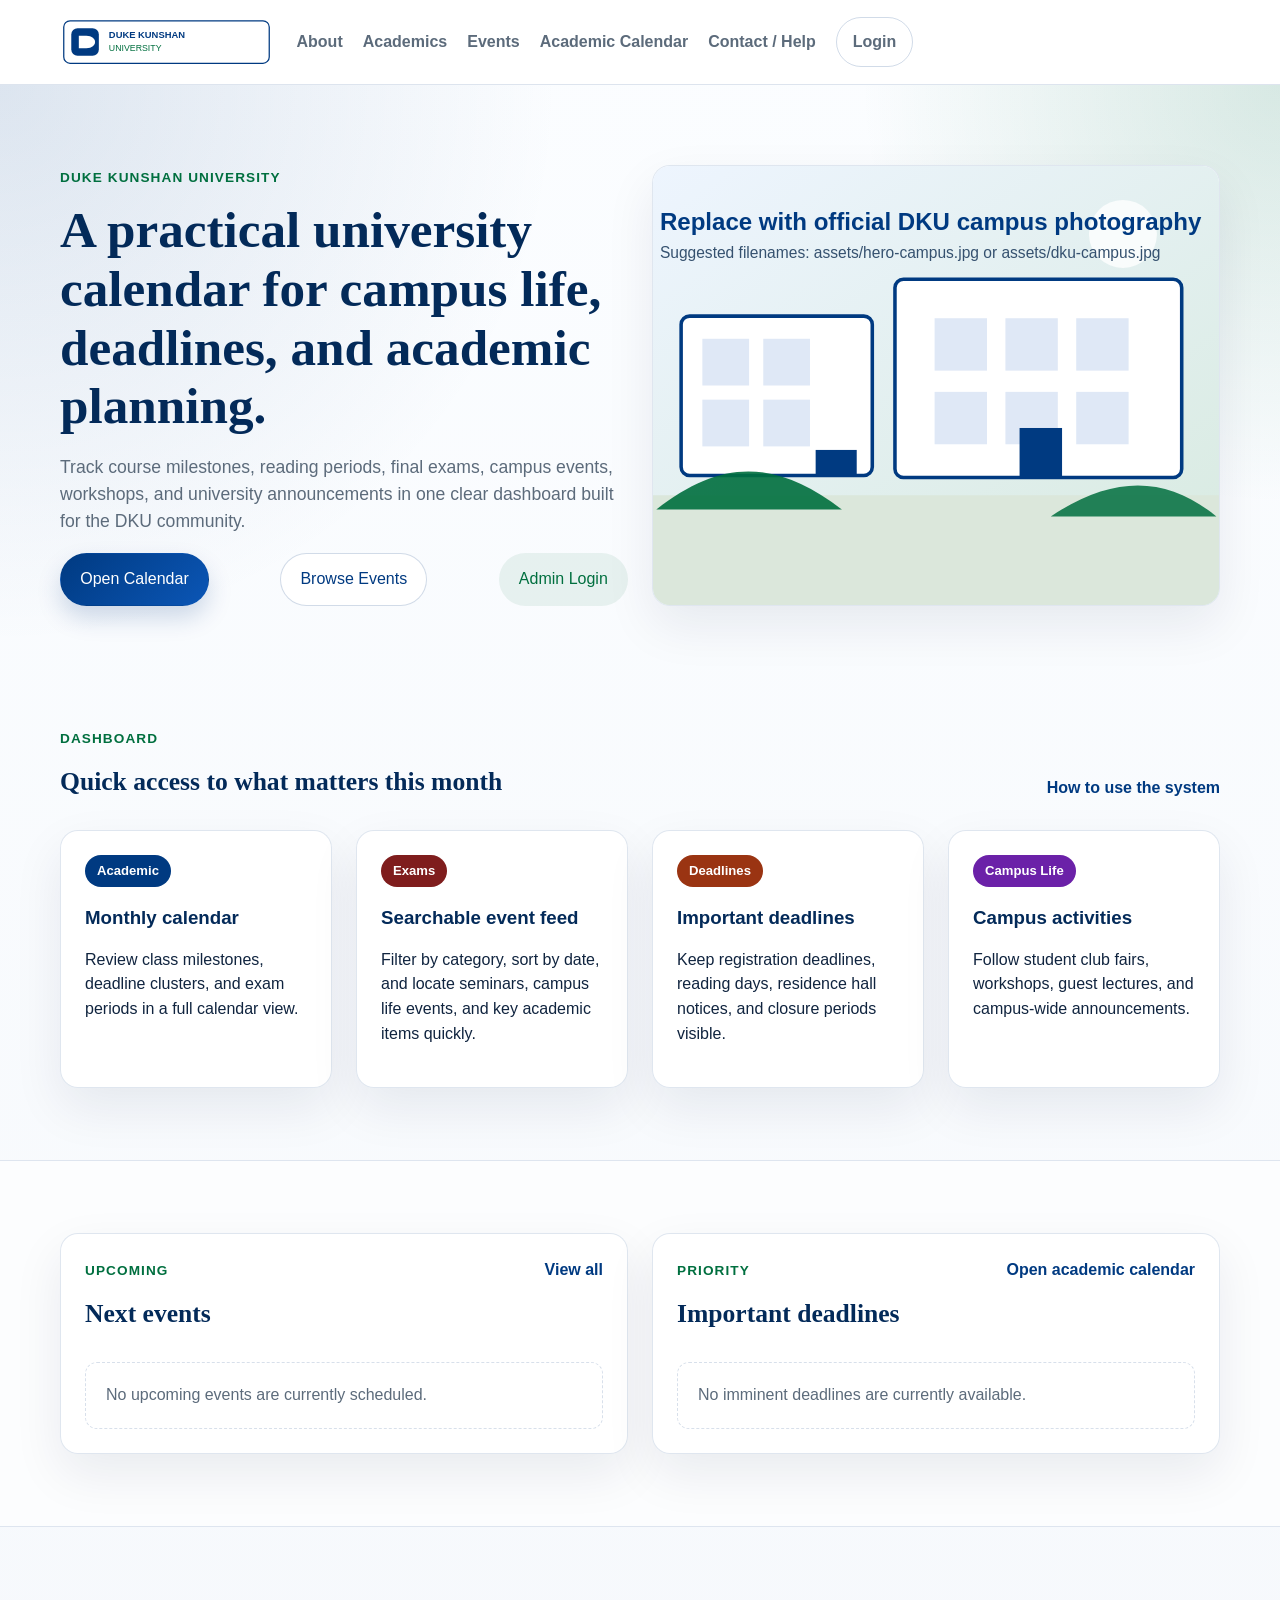
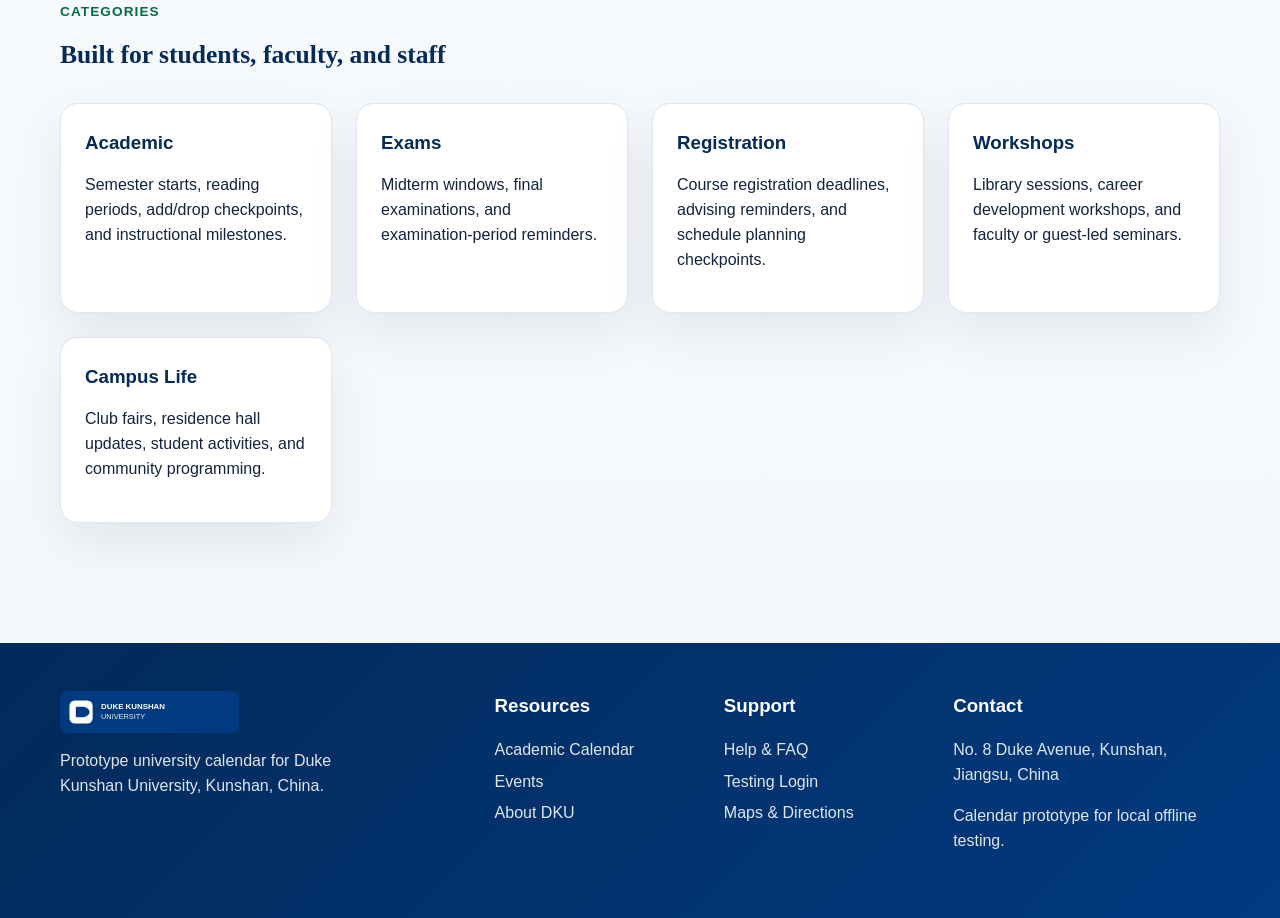
==== index.html @ 9af71428 "Initial Commit" ====
<!DOCTYPE html>
<html lang="en">
<head>
  <meta charset="UTF-8">
  <meta name="viewport" content="width=device-width, initial-scale=1.0">
  <meta name="description" content="Duke Kunshan University calendar dashboard for students, faculty, and staff.">
  <title>DKU Calendar | Home</title>
  <link rel="stylesheet" href="css/style.css">
</head>
<body data-page="home">
  <header class="site-header">
    <div class="container">
      <a class="brand" href="index.html" aria-label="Duke Kunshan University Calendar home">
        <img
          class="brand-logo brand-logo--light"
          src="assets/dku-logo-placeholder.svg"
          alt="Duke Kunshan University"
          data-asset-candidates="assets/dku-logo.svg,assets/dku-logo.png,assets/dku-logo-placeholder.svg,dku-logo.svg,dku-logo.png,logo.svg,logo.png"
        >
      </a>
      <button class="nav-toggle" type="button" aria-expanded="false" aria-controls="primary-nav">Menu</button>
      <nav id="primary-nav" class="site-nav">
        <a href="about.html">About</a>
        <a href="calendar.html">Academics</a>
        <a href="events.html">Events</a>
        <a href="calendar.html">Academic Calendar</a>
        <a href="help.html">Contact / Help</a>
        <a class="nav-login" href="login.html">Login</a>
      </nav>
    </div>
  </header>

  <main>
    <section class="hero hero--split">
      <div class="container hero-grid">
        <div class="hero-copy">
          <p class="eyebrow">Duke Kunshan University</p>
          <h1>A practical university calendar for campus life, deadlines, and academic planning.</h1>
          <p class="hero-text">
            Track course milestones, reading periods, final exams, campus events, workshops, and university announcements in one clear dashboard built for the DKU community.
          </p>
          <div class="hero-actions">
            <a class="button button-primary" href="calendar.html">Open Calendar</a>
            <a class="button button-secondary" href="events.html">Browse Events</a>
            <a class="button button-tertiary" href="login.html">Admin Login</a>
          </div>
        </div>
        <div class="hero-media card">
          <img
            src="assets/hero-campus-placeholder.svg"
            alt="Duke Kunshan University campus illustration"
            data-asset-candidates="assets/hero-campus.jpg,assets/hero-campus.png,assets/dku-campus.jpg,assets/dku-campus.png,hero-campus.jpg,hero-campus.png,dku-campus.jpg,dku-campus.png,assets/hero-campus-placeholder.svg"
          >
        </div>
      </div>
    </section>

    <section class="section">
      <div class="container">
        <div class="section-heading">
          <div>
            <p class="eyebrow">Dashboard</p>
            <h2>Quick access to what matters this month</h2>
          </div>
          <a class="text-link" href="help.html">How to use the system</a>
        </div>
        <div class="dashboard-grid">
          <a class="feature-card" href="calendar.html">
            <span class="feature-card__tag feature-card__tag--academic">Academic</span>
            <h3>Monthly calendar</h3>
            <p>Review class milestones, deadline clusters, and exam periods in a full calendar view.</p>
          </a>
          <a class="feature-card" href="events.html">
            <span class="feature-card__tag feature-card__tag--exams">Exams</span>
            <h3>Searchable event feed</h3>
            <p>Filter by category, sort by date, and locate seminars, campus life events, and key academic items quickly.</p>
          </a>
          <a class="feature-card" href="calendar.html">
            <span class="feature-card__tag feature-card__tag--deadline">Deadlines</span>
            <h3>Important deadlines</h3>
            <p>Keep registration deadlines, reading days, residence hall notices, and closure periods visible.</p>
          </a>
          <a class="feature-card" href="events.html">
            <span class="feature-card__tag feature-card__tag--campus">Campus Life</span>
            <h3>Campus activities</h3>
            <p>Follow student club fairs, workshops, guest lectures, and campus-wide announcements.</p>
          </a>
        </div>
      </div>
    </section>

    <section class="section section-muted">
      <div class="container content-grid">
        <div class="panel">
          <div class="section-heading section-heading--compact">
            <div>
              <p class="eyebrow">Upcoming</p>
              <h2>Next events</h2>
            </div>
            <a class="text-link" href="events.html">View all</a>
          </div>
          <div id="homepage-upcoming" class="stack-list" aria-live="polite"></div>
        </div>

        <div class="panel">
          <div class="section-heading section-heading--compact">
            <div>
              <p class="eyebrow">Priority</p>
              <h2>Important deadlines</h2>
            </div>
            <a class="text-link" href="calendar.html">Open academic calendar</a>
          </div>
          <div id="homepage-deadlines" class="stack-list" aria-live="polite"></div>
        </div>
      </div>
    </section>

    <section class="section">
      <div class="container">
        <div class="section-heading">
          <div>
            <p class="eyebrow">Categories</p>
            <h2>Built for students, faculty, and staff</h2>
          </div>
        </div>
        <div class="category-grid">
          <article class="category-card">
            <h3>Academic</h3>
            <p>Semester starts, reading periods, add/drop checkpoints, and instructional milestones.</p>
          </article>
          <article class="category-card">
            <h3>Exams</h3>
            <p>Midterm windows, final examinations, and examination-period reminders.</p>
          </article>
          <article class="category-card">
            <h3>Registration</h3>
            <p>Course registration deadlines, advising reminders, and schedule planning checkpoints.</p>
          </article>
          <article class="category-card">
            <h3>Workshops</h3>
            <p>Library sessions, career development workshops, and faculty or guest-led seminars.</p>
          </article>
          <article class="category-card">
            <h3>Campus Life</h3>
            <p>Club fairs, residence hall updates, student activities, and community programming.</p>
          </article>
        </div>
      </div>
    </section>
  </main>

  <footer class="site-footer">
    <div class="container footer-grid">
      <div>
        <img
          class="brand-logo brand-logo--footer"
          src="assets/dku-logo-reversed-placeholder.svg"
          alt="Duke Kunshan University"
          data-asset-candidates="assets/dku-logo-reversed.svg,assets/dku-logo-white.png,assets/dku-logo-reversed-placeholder.svg"
        >
        <p class="footer-copy">Prototype university calendar for Duke Kunshan University, Kunshan, China.</p>
      </div>
      <div>
        <h3>Resources</h3>
        <a href="calendar.html">Academic Calendar</a>
        <a href="events.html">Events</a>
        <a href="about.html">About DKU</a>
      </div>
      <div>
        <h3>Support</h3>
        <a href="help.html">Help & FAQ</a>
        <a href="login.html">Testing Login</a>
        <a href="help.html">Maps & Directions</a>
      </div>
      <div>
        <h3>Contact</h3>
        <p>No. 8 Duke Avenue, Kunshan, Jiangsu, China</p>
        <p>Calendar prototype for local offline testing.</p>
      </div>
    </div>
  </footer>

  <script src="js/storage.js"></script>
  <script src="js/main.js"></script>
</body>
</html>
---- css/style.css ----
:root {
  --dku-blue: #003a81;
  --dku-green: #006f3f;
  --dku-blue-deep: #032a59;
  --ink: #10243f;
  --muted: #5c6b7b;
  --border: #d8e0eb;
  --surface: #ffffff;
  --surface-muted: #f4f7fb;
  --surface-accent: linear-gradient(135deg, rgba(0, 58, 129, 0.08), rgba(0, 111, 63, 0.08));
  --shadow: 0 20px 50px rgba(6, 29, 59, 0.08);
  --radius: 18px;
  --radius-sm: 12px;
  --container: 1160px;
  --academic: #003a81;
  --exams: #7f1d1d;
  --registration: #0b5cab;
  --deadlines: #9a3412;
  --holidays: #006f3f;
  --campus-life: #6b21a8;
  --clubs: #0f766e;
  --workshops: #8a5a00;
  --seminars: #475569;
}

*,
*::before,
*::after {
  box-sizing: border-box;
}

html {
  scroll-behavior: smooth;
}

body {
  margin: 0;
  font-family: "Segoe UI", "Helvetica Neue", Arial, sans-serif;
  color: var(--ink);
  background: linear-gradient(180deg, #fbfdff 0%, #f4f7fb 100%);
  line-height: 1.55;
}

img {
  max-width: 100%;
  display: block;
}

a {
  color: inherit;
  text-decoration: none;
}

button,
input,
select,
textarea {
  font: inherit;
}

.container {
  width: min(calc(100% - 2rem), var(--container));
  margin: 0 auto;
}

.narrow-container {
  width: min(calc(100% - 2rem), 700px);
}

.section {
  padding: 4.5rem 0;
}

.section-tight {
  padding-top: 1.5rem;
  padding-bottom: 0;
}

.section-muted {
  background: rgba(255, 255, 255, 0.65);
  border-top: 1px solid rgba(216, 224, 235, 0.8);
  border-bottom: 1px solid rgba(216, 224, 235, 0.8);
}

.site-header {
  position: sticky;
  top: 0;
  z-index: 10;
  backdrop-filter: blur(12px);
  background: rgba(255, 255, 255, 0.95);
  border-bottom: 1px solid rgba(216, 224, 235, 0.85);
}

.site-header .container,
.footer-grid,
.hero-grid,
.content-grid,
.dashboard-grid,
.category-grid,
.about-grid,
.faq-grid,
.info-strip,
.calendar-layout {
  display: grid;
  gap: 1.5rem;
}

.site-header .container {
  grid-template-columns: auto auto 1fr;
  align-items: center;
  min-height: 84px;
}

.brand-logo {
  height: 50px;
  width: auto;
}

.brand-logo--footer {
  height: 42px;
}

.site-nav {
  display: flex;
  justify-content: flex-end;
  flex-wrap: wrap;
  gap: 0.5rem 1.25rem;
  align-items: center;
}

.site-nav a {
  color: var(--muted);
  font-weight: 600;
}

.site-nav a:hover,
.site-nav a[aria-current="page"] {
  color: var(--dku-blue);
}

.nav-login {
  padding: 0.7rem 1rem;
  border: 1px solid rgba(0, 58, 129, 0.18);
  border-radius: 999px;
}

.nav-toggle {
  display: none;
  justify-self: end;
  border: 1px solid var(--border);
  background: #fff;
  border-radius: 999px;
  padding: 0.7rem 1rem;
  color: var(--dku-blue);
}

.hero {
  padding: 5rem 0 3rem;
}

.hero--split {
  background:
    radial-gradient(circle at top right, rgba(0, 111, 63, 0.14), transparent 30%),
    radial-gradient(circle at left top, rgba(0, 58, 129, 0.12), transparent 40%);
}

.hero-grid,
.content-grid,
.about-grid,
.calendar-layout {
  grid-template-columns: repeat(2, minmax(0, 1fr));
}

.hero-copy h1,
.page-heading h1 {
  margin: 0;
  font-family: Baskerville, Georgia, "Times New Roman", serif;
  font-size: clamp(2.2rem, 4vw, 4rem);
  line-height: 1.15;
  color: var(--dku-blue-deep);
}

.hero-text,
.page-heading p {
  font-size: 1.1rem;
  color: var(--muted);
  max-width: 62ch;
}

.hero-media,
.panel,
.feature-card,
.category-card {
  background: rgba(255, 255, 255, 0.95);
  border: 1px solid rgba(216, 224, 235, 0.8);
  border-radius: var(--radius);
  box-shadow: var(--shadow);
}

.hero-media {
  overflow: hidden;
  min-height: 360px;
}

.hero-media img,
.media-illustration {
  width: 100%;
  height: 100%;
  object-fit: cover;
}

.eyebrow {
  display: inline-block;
  margin: 0 0 0.8rem;
  color: var(--dku-green);
  font-weight: 700;
  letter-spacing: 0.08em;
  text-transform: uppercase;
  font-size: 0.85rem;
}

.hero-actions,
.calendar-toolbar,
.page-heading--split {
  display: flex;
  align-items: center;
  gap: 1rem;
  flex-wrap: wrap;
  justify-content: space-between;
}

.button {
  display: inline-flex;
  align-items: center;
  justify-content: center;
  border-radius: 999px;
  min-height: 46px;
  padding: 0.8rem 1.2rem;
  border: 1px solid transparent;
  cursor: pointer;
  transition: transform 0.2s ease, box-shadow 0.2s ease, background 0.2s ease;
}

.button:hover {
  transform: translateY(-1px);
}

.button-primary {
  color: #fff;
  background: linear-gradient(135deg, var(--dku-blue), #0b56b6);
  box-shadow: 0 12px 24px rgba(0, 58, 129, 0.18);
}

.button-secondary {
  color: var(--dku-blue);
  background: #fff;
  border-color: rgba(0, 58, 129, 0.18);
}

.button-tertiary {
  color: var(--dku-green);
  background: rgba(0, 111, 63, 0.08);
}

.section-heading,
.page-heading {
  display: flex;
  align-items: end;
  justify-content: space-between;
  gap: 1rem;
  margin-bottom: 1.8rem;
}

.section-heading--compact {
  align-items: start;
}

.section-heading h2,
.panel h2,
.credentials-box h2 {
  margin: 0;
  font-family: Baskerville, Georgia, "Times New Roman", serif;
  font-size: clamp(1.5rem, 2vw, 2rem);
  color: var(--dku-blue-deep);
}

.text-link {
  color: var(--dku-blue);
  font-weight: 700;
}

.dashboard-grid,
.category-grid,
.faq-grid,
.events-grid,
.info-strip {
  grid-template-columns: repeat(auto-fit, minmax(220px, 1fr));
}

.feature-card,
.category-card,
.panel {
  padding: 1.5rem;
}

.feature-card:hover,
.category-card:hover {
  border-color: rgba(0, 58, 129, 0.3);
}

.feature-card h3,
.category-card h3,
.event-card h3,
.stack-item h3,
.info-strip h3 {
  margin-top: 0;
  margin-bottom: 0.5rem;
  color: var(--dku-blue-deep);
}

.feature-card__tag,
.event-tag {
  display: inline-flex;
  align-items: center;
  border-radius: 999px;
  padding: 0.35rem 0.75rem;
  font-size: 0.82rem;
  font-weight: 700;
  color: #fff;
  margin-bottom: 1rem;
}

.feature-card__tag--academic,
.event-tag--Academic { background: var(--academic); }
.feature-card__tag--exams,
.event-tag--Exams { background: var(--exams); }
.feature-card__tag--deadline,
.event-tag--Deadlines { background: var(--deadlines); }
.feature-card__tag--campus,
.event-tag--campus-life { background: var(--campus-life); }
.event-tag--registration { background: var(--registration); }
.event-tag--holidays { background: var(--holidays); }
.event-tag--clubs { background: var(--clubs); }
.event-tag--workshops { background: var(--workshops); }
.event-tag--seminars { background: var(--seminars); }
.event-tag--academic { background: var(--academic); }
.event-tag--exams { background: var(--exams); }
.event-tag--deadlines { background: var(--deadlines); }

.stack-list {
  display: grid;
  gap: 1rem;
}

.stack-item,
.event-card {
  border: 1px solid var(--border);
  border-left: 5px solid var(--dku-blue);
  border-radius: var(--radius-sm);
  background: #fff;
  padding: 1rem 1.1rem;
}

.stack-item[data-category="Academic"],
.event-card[data-category="Academic"] { border-left-color: var(--academic); }
.stack-item[data-category="Exams"],
.event-card[data-category="Exams"] { border-left-color: var(--exams); }
.stack-item[data-category="Registration"],
.event-card[data-category="Registration"] { border-left-color: var(--registration); }
.stack-item[data-category="Deadlines"],
.event-card[data-category="Deadlines"] { border-left-color: var(--deadlines); }
.stack-item[data-category="Holidays"],
.event-card[data-category="Holidays"] { border-left-color: var(--holidays); }
.stack-item[data-category="Campus Life"],
.event-card[data-category="Campus Life"] { border-left-color: var(--campus-life); }
.stack-item[data-category="Clubs"],
.event-card[data-category="Clubs"] { border-left-color: var(--clubs); }
.stack-item[data-category="Workshops"],
.event-card[data-category="Workshops"] { border-left-color: var(--workshops); }
.stack-item[data-category="Seminars"],
.event-card[data-category="Seminars"] { border-left-color: var(--seminars); }

.meta,
.event-meta {
  display: flex;
  flex-wrap: wrap;
  gap: 0.6rem 1rem;
  color: var(--muted);
  font-size: 0.95rem;
}

.site-footer {
  background: linear-gradient(135deg, var(--dku-blue-deep), var(--dku-blue));
  color: rgba(255, 255, 255, 0.88);
  padding: 3rem 0;
  margin-top: 3rem;
}

.footer-grid {
  grid-template-columns: 2fr 1fr 1fr 1.3fr;
}

.site-footer h3 {
  color: #fff;
  margin-top: 0;
}

.site-footer a {
  display: block;
  margin: 0.4rem 0;
}

.footer-copy {
  max-width: 32ch;
}

.filters,
.form-grid {
  display: grid;
  grid-template-columns: repeat(2, minmax(0, 1fr));
  gap: 1rem;
}

.filters label,
.form-grid label {
  display: grid;
  gap: 0.5rem;
  color: var(--dku-blue-deep);
  font-weight: 700;
}

.label-full {
  grid-column: 1 / -1;
}

input,
select,
textarea {
  width: 100%;
  border: 1px solid var(--border);
  border-radius: 14px;
  background: #fff;
  padding: 0.9rem 1rem;
  color: var(--ink);
}

input:focus,
select:focus,
textarea:focus,
.calendar-day:focus-visible,
.button:focus-visible,
.nav-toggle:focus-visible {
  outline: 3px solid rgba(0, 58, 129, 0.2);
  outline-offset: 2px;
}

.results-summary,
.form-message {
  color: var(--muted);
  font-weight: 600;
}

.form-message.is-error {
  color: #991b1b;
}

.form-message.is-success {
  color: var(--dku-green);
}

.credentials-box {
  margin-top: 1.5rem;
  padding: 1.25rem;
  border-radius: var(--radius-sm);
  background: var(--surface-accent);
}

.auth-panel {
  padding: 2rem;
}

.calendar-weekdays,
.calendar-grid {
  display: grid;
  grid-template-columns: repeat(7, minmax(0, 1fr));
  gap: 0.75rem;
}

.calendar-weekdays {
  margin: 1.5rem 0 1rem;
  color: var(--muted);
  font-weight: 700;
}

.calendar-day {
  min-height: 120px;
  border: 1px solid var(--border);
  border-radius: 16px;
  background: #fff;
  padding: 0.8rem;
  text-align: left;
  display: grid;
  align-content: start;
  gap: 0.5rem;
}

.calendar-day.is-other-month {
  background: #f8fafc;
  color: #94a3b8;
}

.calendar-day.is-today {
  border-color: var(--dku-green);
  box-shadow: inset 0 0 0 2px rgba(0, 111, 63, 0.2);
}

.calendar-day.is-selected {
  border-color: var(--dku-blue);
  box-shadow: inset 0 0 0 2px rgba(0, 58, 129, 0.18);
}

.calendar-day__number {
  font-weight: 700;
}

.calendar-day__badges {
  display: flex;
  flex-wrap: wrap;
  gap: 0.35rem;
}

.calendar-badge {
  width: 10px;
  height: 10px;
  border-radius: 999px;
}

.calendar-badge--academic { background: var(--academic); }
.calendar-badge--exams { background: var(--exams); }
.calendar-badge--registration { background: var(--registration); }
.calendar-badge--deadlines { background: var(--deadlines); }
.calendar-badge--holidays { background: var(--holidays); }
.calendar-badge--campus-life { background: var(--campus-life); }
.calendar-badge--clubs { background: var(--clubs); }
.calendar-badge--workshops { background: var(--workshops); }
.calendar-badge--seminars { background: var(--seminars); }

.calendar-subtitle {
  margin: 0.2rem 0 0;
  color: var(--muted);
}

.empty-state {
  border: 1px dashed var(--border);
  border-radius: var(--radius-sm);
  padding: 1.25rem;
  color: var(--muted);
  background: rgba(255, 255, 255, 0.7);
}

.info-strip article {
  padding: 1.2rem;
  border-radius: var(--radius-sm);
  background: #fff;
  border: 1px solid var(--border);
}

@media (max-width: 920px) {
  .site-header .container {
    grid-template-columns: auto auto;
  }

  .nav-toggle {
    display: inline-flex;
  }

  .site-nav {
    grid-column: 1 / -1;
    display: none;
    flex-direction: column;
    align-items: flex-start;
    padding-bottom: 1rem;
  }

  .site-nav.is-open {
    display: flex;
  }

  .hero-grid,
  .content-grid,
  .about-grid,
  .calendar-layout,
  .footer-grid,
  .filters,
  .form-grid {
    grid-template-columns: 1fr;
  }

  .calendar-weekdays,
  .calendar-grid {
    gap: 0.45rem;
  }
}

@media (max-width: 640px) {
  .section {
    padding: 3.4rem 0;
  }

  .hero {
    padding-top: 3.5rem;
  }

  .calendar-day {
    min-height: 88px;
    padding: 0.65rem;
  }

  .calendar-weekdays {
    font-size: 0.85rem;
  }
}
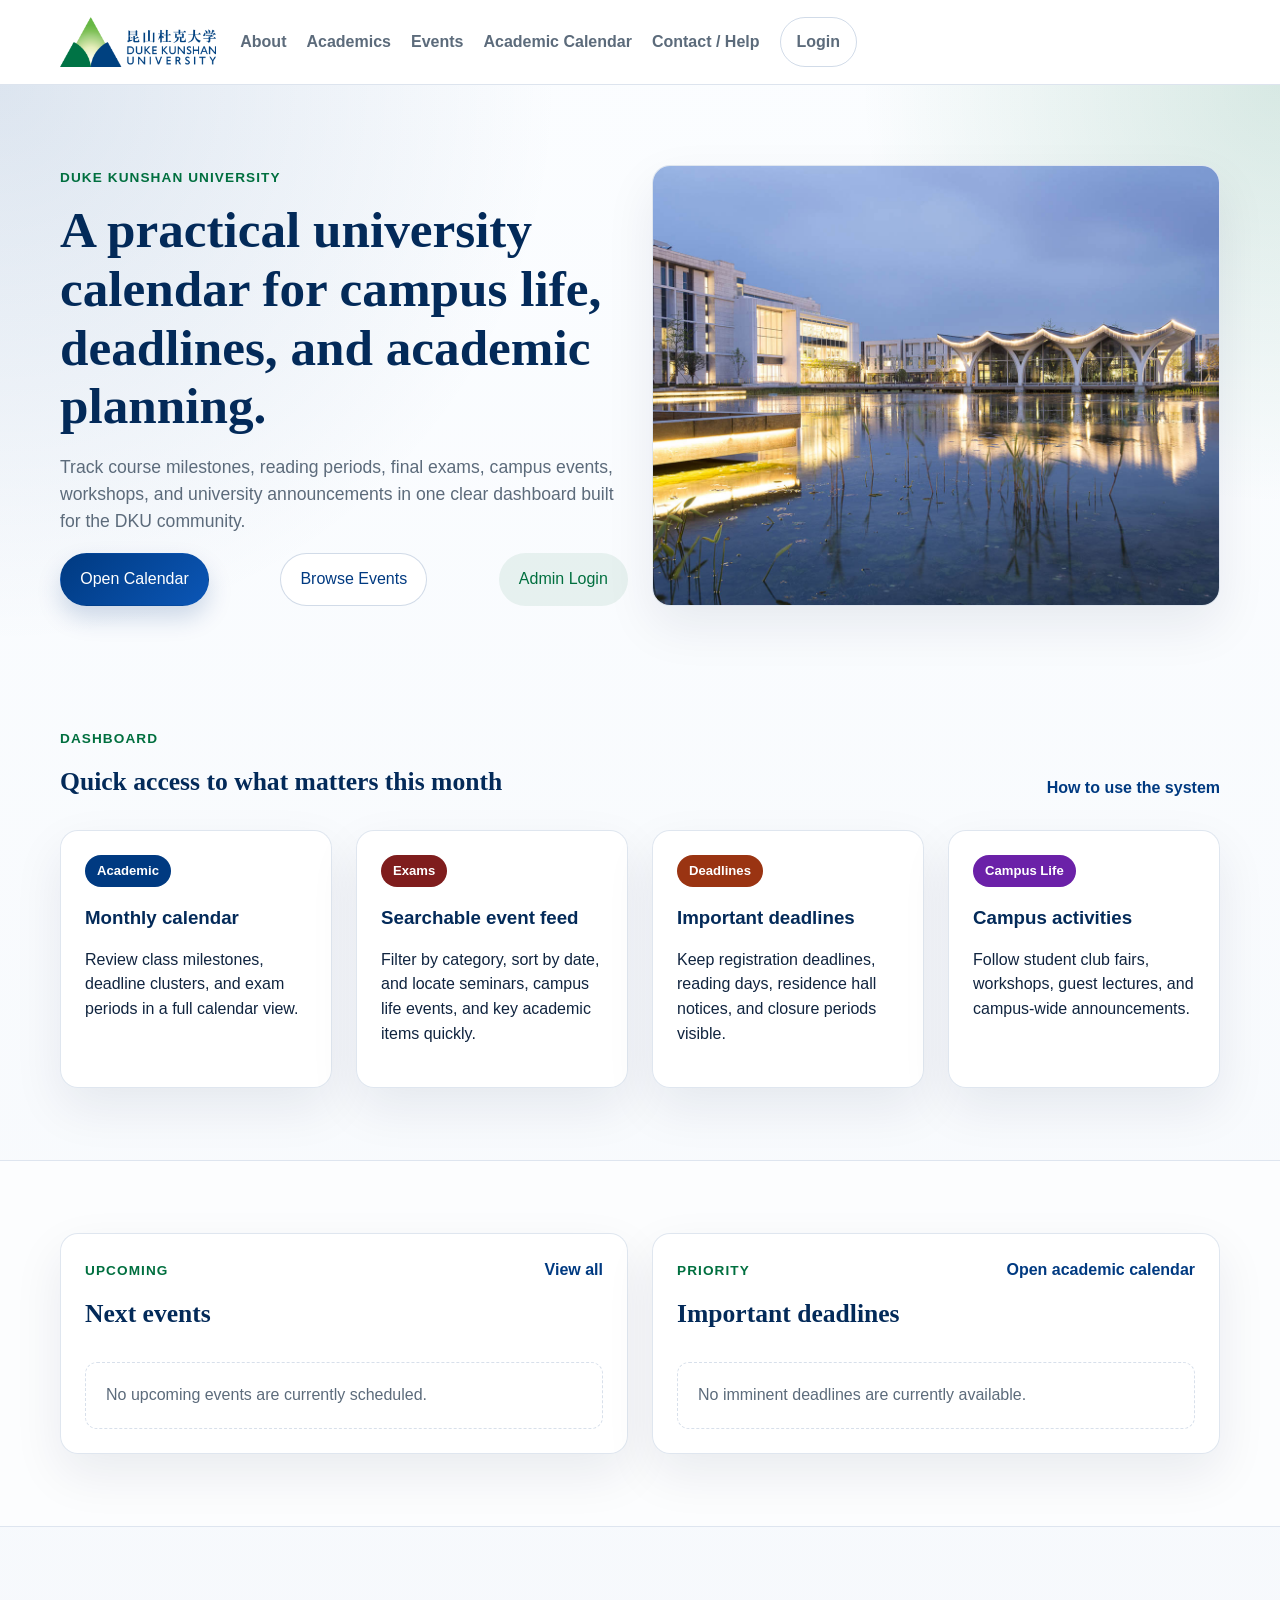
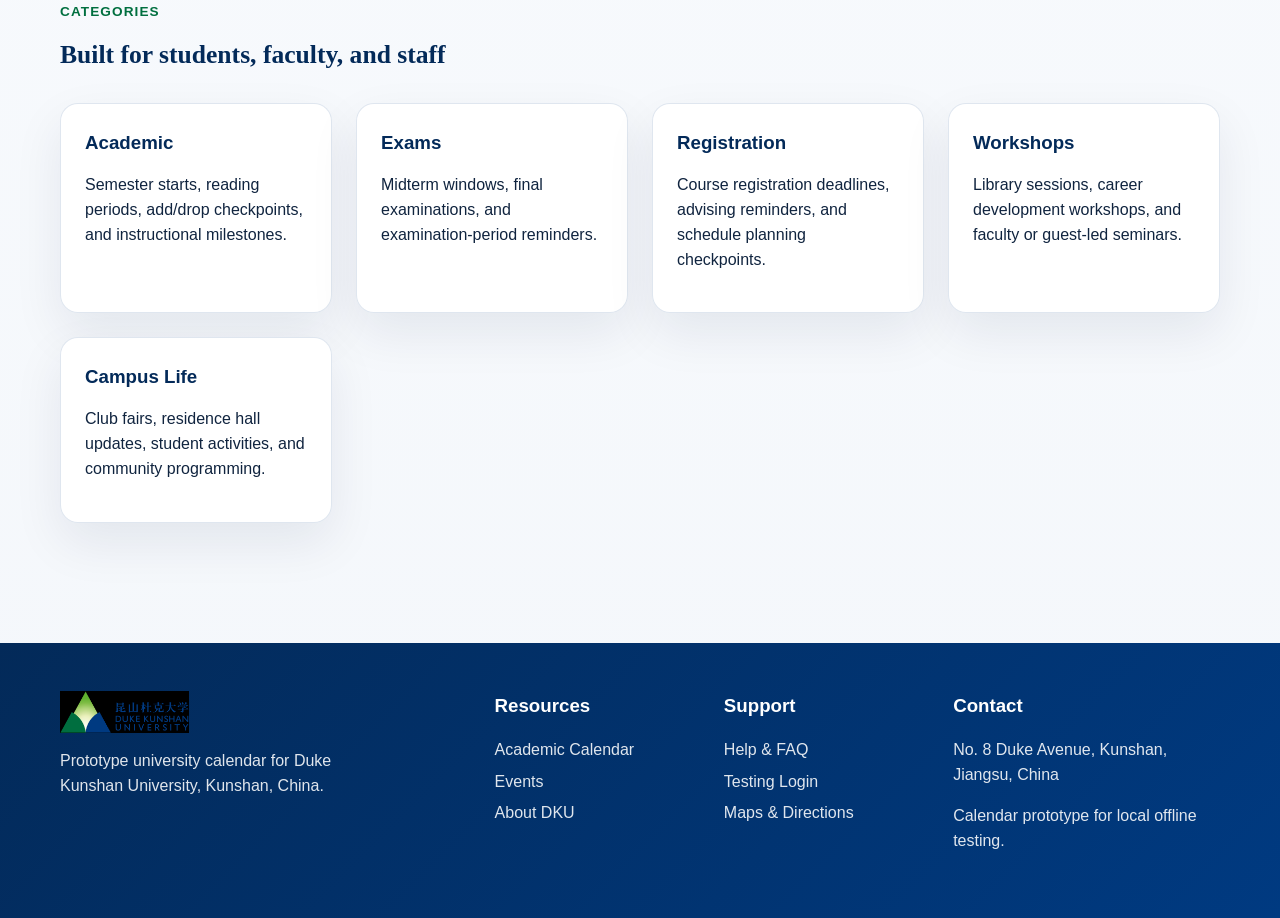
==== commit 3056a695: "Update pictures" ====
--- a/index.html
+++ b/index.html
@@ -13,9 +13,9 @@
       <a class="brand" href="index.html" aria-label="Duke Kunshan University Calendar home">
         <img
           class="brand-logo brand-logo--light"
-          src="assets/dku-logo-placeholder.svg"
+          src="assets/dku-logo-placeholder.png"
           alt="Duke Kunshan University"
-          data-asset-candidates="assets/dku-logo.svg,assets/dku-logo.png,assets/dku-logo-placeholder.svg,dku-logo.svg,dku-logo.png,logo.svg,logo.png"
+          data-asset-candidates="assets/dku-logo.svg,assets/dku-logo.png,assets/dku-logo-placeholder.png,dku-logo.svg,dku-logo.png,logo.svg,logo.png"
         >
       </a>
       <button class="nav-toggle" type="button" aria-expanded="false" aria-controls="primary-nav">Menu</button>
@@ -47,9 +47,9 @@
         </div>
         <div class="hero-media card">
           <img
-            src="assets/hero-campus-placeholder.svg"
+            src="assets/hero-campus-placeholder.jpg"
             alt="Duke Kunshan University campus illustration"
-            data-asset-candidates="assets/hero-campus.jpg,assets/hero-campus.png,assets/dku-campus.jpg,assets/dku-campus.png,hero-campus.jpg,hero-campus.png,dku-campus.jpg,dku-campus.png,assets/hero-campus-placeholder.svg"
+            data-asset-candidates="assets/hero-campus.jpg,assets/hero-campus.png,assets/dku-campus.jpg,assets/dku-campus.png,hero-campus.jpg,hero-campus.png,dku-campus.jpg,dku-campus.png,assets/hero-campus-placeholder.jpg"
           >
         </div>
       </div>
@@ -154,9 +154,9 @@
       <div>
         <img
           class="brand-logo brand-logo--footer"
-          src="assets/dku-logo-reversed-placeholder.svg"
+          src="assets/dku-logo-reversed-placeholder.avif"
           alt="Duke Kunshan University"
-          data-asset-candidates="assets/dku-logo-reversed.svg,assets/dku-logo-white.png,assets/dku-logo-reversed-placeholder.svg"
+          data-asset-candidates="assets/dku-logo-reversed.svg,assets/dku-logo-white.png,assets/dku-logo-reversed-placeholder.avif"
         >
         <p class="footer-copy">Prototype university calendar for Duke Kunshan University, Kunshan, China.</p>
       </div>
